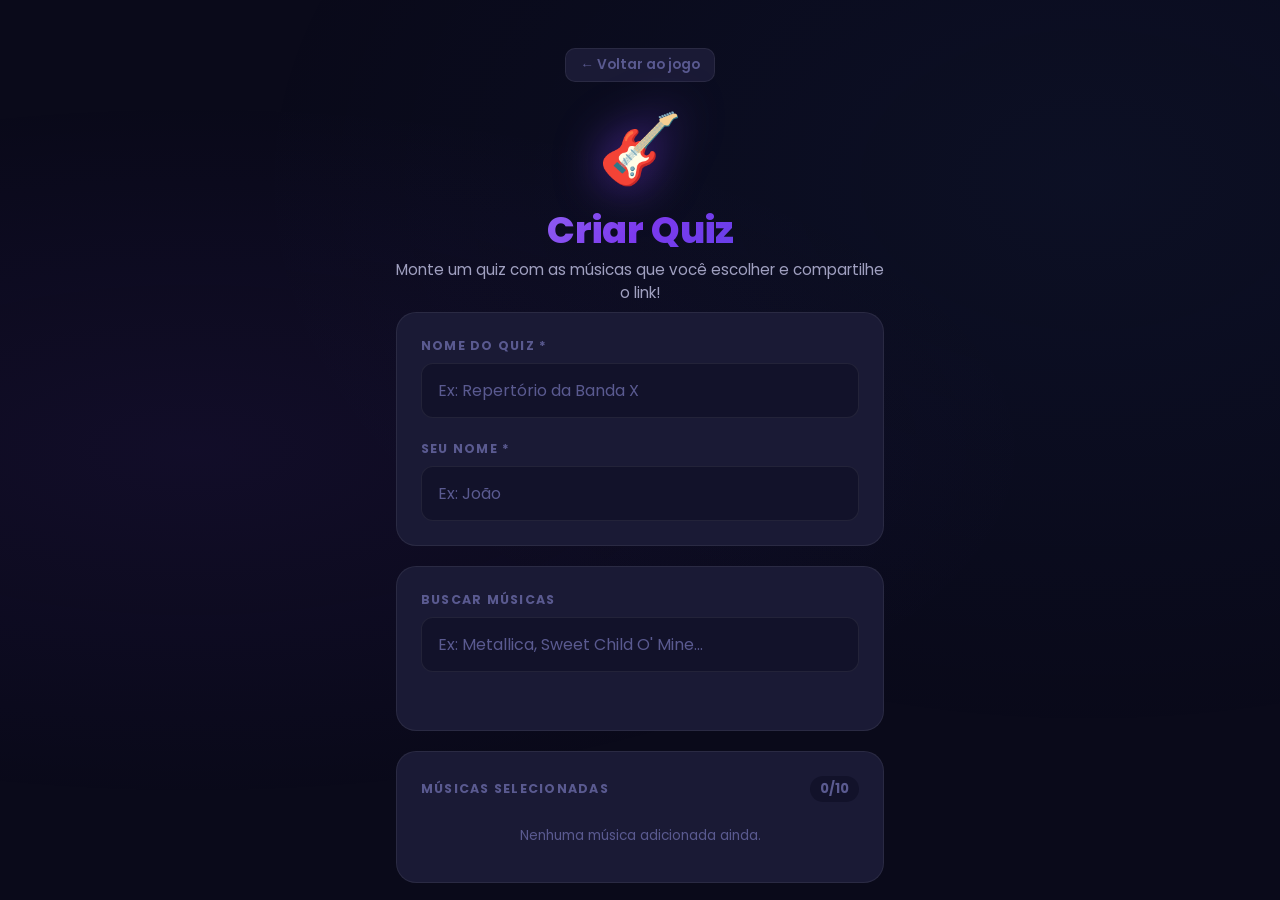
==== src/main/resources/static/criar.html @ c43a6e9d "feat: criar playlists personalizadas" ====
<!DOCTYPE html>
<html lang="pt-BR">
<head>
    <meta charset="UTF-8">
    <meta name="viewport" content="width=device-width, initial-scale=1.0">
    <title>Criar Quiz — Guess The Song 🎵</title>
    <link rel="preconnect" href="https://fonts.googleapis.com">
    <link rel="preconnect" href="https://fonts.gstatic.com" crossorigin>
    <link href="https://fonts.googleapis.com/css2?family=Poppins:wght@300;400;500;600;700;800&display=swap" rel="stylesheet">
    <link rel="stylesheet" href="style.css">
    <link rel="stylesheet" href="criar.css">
</head>
<body>

    <!-- ========== TELA 1: FORMULÁRIO ========== -->
    <div id="screen-create" class="screen active">
        <div class="container">

            <div class="criar-header">
                <a href="/" class="btn-back">← Voltar ao jogo</a>
                <div class="logo-icon">🎸</div>
                <h1 class="title">Criar Quiz</h1>
                <p class="subtitle">Monte um quiz com as músicas que você escolher e compartilhe o link!</p>
            </div>

            <div class="card">
                <label class="input-label">Nome do Quiz *</label>
                <input type="text" id="quiz-name" class="input-field"
                       placeholder="Ex: Repertório da Banda X" maxlength="60" autocomplete="off">

                <label class="input-label mt-4">Seu Nome *</label>
                <input type="text" id="creator-name" class="input-field"
                       placeholder="Ex: João" maxlength="40" autocomplete="off">
            </div>

            <div class="card">
                <label class="input-label">Buscar músicas</label>
                <div class="search-container">
                    <input type="text" id="track-search" class="input-field search-field"
                           placeholder="Ex: Metallica, Sweet Child O' Mine..." maxlength="60" autocomplete="off">
                    <div id="track-search-status" class="search-status"></div>
                </div>

                <!-- Resultados da busca -->
                <div id="search-results" class="criar-results hidden"></div>
            </div>

            <div class="card">
                <div class="criar-tracklist-header">
                    <span class="input-label" style="margin-bottom:0">Músicas selecionadas</span>
                    <span id="track-counter" class="criar-counter">0/10</span>
                </div>
                <div id="track-list" class="criar-tracklist">
                    <p class="criar-empty">Nenhuma música adicionada ainda.</p>
                </div>
            </div>

            <button id="btn-create-quiz" class="btn btn-primary btn-large" disabled>
                🎮 Criar Quiz
            </button>

        </div>
    </div>

    <!-- ========== TELA 2: SUCESSO ========== -->
    <div id="screen-success" class="screen">
        <div class="container center">
            <div class="criar-success-card">
                <div class="criar-success-icon">🎉</div>
                <h2 class="criar-success-title">Quiz criado!</h2>
                <p class="criar-success-sub">Compartilhe o link abaixo com os jogadores</p>

                <div class="criar-link-block">
                    <label class="input-label">Link para jogadores</label>
                    <div class="criar-link-row">
                        <input type="text" id="share-link" class="input-field criar-link-input" readonly>
                        <button class="btn btn-secondary criar-copy-btn" onclick="copyLink('share-link')">Copiar</button>
                    </div>
                    <button class="btn btn-primary btn-large" id="btn-share-quiz" style="margin-top:10px">
                        📤 Compartilhar
                    </button>
                </div>

                <div class="criar-link-block criar-admin-block">
                    <label class="input-label">🔒 Link de edição (guarde este link!)</label>
                    <div class="criar-link-row">
                        <input type="text" id="admin-link" class="input-field criar-link-input" readonly>
                        <button class="btn btn-secondary criar-copy-btn" onclick="copyLink('admin-link')">Copiar</button>
                    </div>
                    <p class="criar-admin-warn">⚠️ Só você terá este link. Sem ele não é possível editar o quiz.</p>
                </div>

                <a href="/" class="btn btn-ghost" style="margin-top:8px">← Voltar ao jogo</a>
            </div>
        </div>
    </div>

    <!-- ========== TELA 3: EDIÇÃO ========== -->
    <div id="screen-edit" class="screen">
        <div class="container">
            <div class="criar-header">
                <a href="/" class="btn-back">← Voltar ao jogo</a>
                <div class="logo-icon">✏️</div>
                <h2 class="title" id="edit-quiz-name">Editar Quiz</h2>
                <p class="subtitle" id="edit-quiz-creator"></p>
            </div>

            <div class="card">
                <label class="input-label">Buscar músicas para adicionar</label>
                <div class="search-container">
                    <input type="text" id="edit-track-search" class="input-field search-field"
                           placeholder="Ex: AC/DC, Bohemian Rhapsody..." maxlength="60" autocomplete="off">
                    <div id="edit-search-status" class="search-status"></div>
                </div>
                <div id="edit-search-results" class="criar-results hidden"></div>
            </div>

            <div class="card">
                <div class="criar-tracklist-header">
                    <span class="input-label" style="margin-bottom:0">Músicas do quiz</span>
                    <span id="edit-track-counter" class="criar-counter">0/10</span>
                </div>
                <div id="edit-track-list" class="criar-tracklist">
                    <p class="criar-empty">Carregando...</p>
                </div>
            </div>

            <div id="edit-save-status" class="search-status" style="text-align:center;margin-bottom:12px"></div>
        </div>
    </div>

    <!-- Toast -->
    <div id="toast" class="toast hidden"></div>

    <script src="criar.js"></script>
</body>
</html>
---- src/main/resources/static/style.css ----
/* ==========================================
   GUESS THE SONG — Estilos Principais
   ========================================== */

:root {
    --bg-primary:      #0a0a1a;
    --bg-secondary:    #12122a;
    --bg-card:         #1a1a35;
    --bg-card-hover:   #22224a;
    --accent:          #7c3aed;
    --accent-dark:     #5b21b6;
    --accent-light:    #a78bfa;
    --accent-glow:     rgba(124, 58, 237, 0.3);
    --text-primary:    #ffffff;
    --text-secondary:  #a0a0c0;
    --text-muted:      #5a5a90;
    --success:         #10b981;
    --success-bg:      rgba(16, 185, 129, 0.15);
    --error:           #ef4444;
    --error-bg:        rgba(239, 68, 68, 0.15);
    --warning:         #f59e0b;
    --border:          rgba(255, 255, 255, 0.07);
    --border-active:   rgba(124, 58, 237, 0.5);
}

/* ==========================================
   RESET & BASE
   ========================================== */

*, *::before, *::after {
    margin: 0;
    padding: 0;
    box-sizing: border-box;
}

body {
    font-family: 'Poppins', sans-serif;
    background: var(--bg-primary);
    color: var(--text-primary);
    min-height: 100vh;
    overflow-x: hidden;
}

/* Gradiente de fundo sutil */
body::before {
    content: '';
    position: fixed;
    inset: 0;
    background:
        radial-gradient(ellipse at 15% 50%, rgba(124, 58, 237, 0.07) 0%, transparent 55%),
        radial-gradient(ellipse at 85% 20%, rgba(59, 130, 246, 0.05) 0%, transparent 55%);
    pointer-events: none;
    z-index: 0;
}

/* ==========================================
   TELAS
   ========================================== */

.screen {
    display: none;
    position: fixed;
    inset: 0;
    overflow-y: auto;
    z-index: 1;
}

.screen.active {
    display: flex;
}

.container {
    width: 100%;
    max-width: 520px;
    margin: 0 auto;
    padding: 20px 16px 48px;
    position: relative;
    z-index: 1;
}

.container.center {
    display: flex;
    flex-direction: column;
    justify-content: center;
    align-items: center;
    min-height: 100vh;
    text-align: center;
}

/* ==========================================
   TELA BOAS-VINDAS
   ========================================== */

.logo-section {
    text-align: center;
    padding: 44px 0 32px;
}

.logo-icon {
    font-size: 68px;
    margin-bottom: 10px;
    filter: drop-shadow(0 0 24px rgba(124, 58, 237, 0.7));
    animation: float 3s ease-in-out infinite;
    display: block;
}

@keyframes float {
    0%, 100% { transform: translateY(0px); }
    50%       { transform: translateY(-10px); }
}

.title {
    font-size: 2.3rem;
    font-weight: 800;
    background: linear-gradient(135deg, #a78bfa 0%, #7c3aed 50%, #4f46e5 100%);
    -webkit-background-clip: text;
    -webkit-text-fill-color: transparent;
    background-clip: text;
    line-height: 1.1;
    margin-bottom: 8px;
}

.subtitle {
    font-size: 0.95rem;
    color: var(--text-secondary);
}

/* Badge "Quiz Personalizado" */
.custom-quiz-badge {
    display: inline-block;
    background: rgba(124, 58, 237, 0.18);
    color: var(--accent-light);
    font-size: 0.72rem;
    font-weight: 700;
    text-transform: uppercase;
    letter-spacing: 0.08em;
    padding: 4px 12px;
    border-radius: 20px;
    margin-bottom: 10px;
    border: 1px solid rgba(124, 58, 237, 0.3);
}

/* ==========================================
   CARD
   ========================================== */

.card {
    background: var(--bg-card);
    border: 1px solid var(--border);
    border-radius: 20px;
    padding: 24px;
    margin-bottom: 20px;
}

/* ==========================================
   INPUT
   ========================================== */

.input-label {
    display: block;
    font-size: 0.78rem;
    font-weight: 700;
    color: var(--text-muted);
    text-transform: uppercase;
    letter-spacing: 0.1em;
    margin-bottom: 8px;
}

.input-label.mt-4 { margin-top: 22px; }

/* ==========================================
   BUSCA LIVRE
   ========================================== */

.search-container {
    position: relative;
}

.search-field {
    padding-right: 16px;
}

.search-status {
    font-size: 0.78rem;
    color: var(--text-secondary);
    margin-top: 6px;
    min-height: 18px;
    padding-left: 2px;
    transition: opacity 0.2s;
}

.genre-divider {
    display: flex;
    align-items: center;
    gap: 10px;
    margin: 18px 0 10px;
    color: var(--text-muted);
    font-size: 0.75rem;
    text-transform: uppercase;
    letter-spacing: 0.08em;
}

.genre-divider::before,
.genre-divider::after {
    content: '';
    flex: 1;
    height: 1px;
    background: var(--border);
}

.input-field {
    width: 100%;
    background: var(--bg-secondary);
    border: 1px solid var(--border);
    border-radius: 12px;
    padding: 14px 16px;
    font-family: 'Poppins', sans-serif;
    font-size: 1rem;
    color: var(--text-primary);
    outline: none;
    transition: border-color 0.2s, box-shadow 0.2s;
}

.input-field:focus {
    border-color: var(--accent);
    box-shadow: 0 0 0 3px var(--accent-glow);
}

.input-field::placeholder { color: var(--text-muted); }

/* ==========================================
   GRID DE GÊNEROS
   ========================================== */

.genre-grid {
    display: grid;
    grid-template-columns: repeat(2, 1fr);
    gap: 8px;
    margin-top: 4px;
}

.genre-card {
    background: var(--bg-secondary);
    border: 2px solid var(--border);
    border-radius: 12px;
    padding: 10px 12px;
    cursor: pointer;
    transition: all 0.18s ease;
    display: flex;
    align-items: center;
    gap: 8px;
    font-size: 0.82rem;
    font-weight: 500;
    color: var(--text-secondary);
    user-select: none;
    touch-action: manipulation;
    -webkit-tap-highlight-color: transparent;
}

.genre-card:hover {
    background: var(--bg-card-hover);
    border-color: var(--border-active);
    color: var(--text-primary);
    transform: translateY(-1px);
}

.genre-card.selected {
    background: rgba(124, 58, 237, 0.18);
    border-color: var(--accent);
    color: var(--text-primary);
    box-shadow: 0 0 12px var(--accent-glow);
}

.genre-icon { font-size: 1.15rem; flex-shrink: 0; }

/* ==========================================
   BOTÕES
   ========================================== */

.btn {
    display: inline-flex;
    align-items: center;
    justify-content: center;
    gap: 8px;
    border: none;
    border-radius: 14px;
    font-family: 'Poppins', sans-serif;
    font-weight: 600;
    font-size: 1rem;
    cursor: pointer;
    transition: all 0.2s ease;
    text-decoration: none;
    padding: 14px 28px;
    touch-action: manipulation;
    -webkit-tap-highlight-color: transparent;
}

.btn:disabled {
    opacity: 0.35;
    cursor: not-allowed;
    transform: none !important;
    box-shadow: none !important;
}

.btn-primary {
    background: linear-gradient(135deg, var(--accent), var(--accent-dark));
    color: #fff;
    box-shadow: 0 4px 18px rgba(124, 58, 237, 0.4);
}

.btn-primary:hover:not(:disabled) {
    transform: translateY(-2px);
    box-shadow: 0 6px 28px rgba(124, 58, 237, 0.55);
}

.btn-primary:active:not(:disabled) { transform: translateY(0); }

.btn-secondary {
    background: var(--bg-card);
    color: var(--text-primary);
    border: 1px solid var(--border);
}

.btn-secondary:hover:not(:disabled) {
    background: var(--bg-card-hover);
    border-color: var(--border-active);
}

.btn-large {
    width: 100%;
    padding: 16px;
    font-size: 1.05rem;
    border-radius: 16px;
}

/* ==========================================
   TELA DE LOADING
   ========================================== */

.loader {
    width: 56px;
    height: 56px;
    border: 4px solid var(--border);
    border-top-color: var(--accent);
    border-radius: 50%;
    animation: spin 0.7s linear infinite;
    margin-bottom: 20px;
}

@keyframes spin { to { transform: rotate(360deg); } }

.loading-text {
    font-size: 1.05rem;
    font-weight: 600;
    color: var(--text-primary);
    margin-bottom: 6px;
}

.loading-sub {
    font-size: 0.85rem;
    color: var(--text-muted);
}

/* ==========================================
   QUIZ — HEADER
   ========================================== */

.quiz-header {
    display: flex;
    justify-content: space-between;
    align-items: center;
    padding: 16px 0 10px;
}

.player-info {
    display: flex;
    align-items: center;
    gap: 10px;
}

.player-name-display {
    font-weight: 600;
    font-size: 0.9rem;
    max-width: 110px;
    overflow: hidden;
    text-overflow: ellipsis;
    white-space: nowrap;
}

.score-display {
    display: flex;
    align-items: center;
    gap: 4px;
    background: rgba(124, 58, 237, 0.18);
    border: 1px solid var(--border-active);
    border-radius: 20px;
    padding: 4px 12px;
    font-weight: 700;
    font-size: 0.88rem;
    color: var(--accent-light);
}

.progress-info {
    font-size: 0.95rem;
    font-weight: 600;
    color: var(--text-secondary);
}

.progress-separator {
    color: var(--text-muted);
    margin: 0 2px;
}

/* Barra de progresso */
.progress-bar-container {
    height: 5px;
    background: var(--bg-card);
    border-radius: 10px;
    overflow: hidden;
    margin-bottom: 18px;
}

.progress-bar {
    height: 100%;
    background: linear-gradient(90deg, var(--accent), var(--accent-light));
    border-radius: 10px;
    transition: width 0.5s ease;
}

/* ==========================================
   TIMER CIRCULAR
   ========================================== */

.timer-section {
    display: flex;
    justify-content: center;
    margin-bottom: 14px;
}

.timer-ring {
    position: relative;
    display: inline-flex;
    align-items: center;
    justify-content: center;
}

.timer-bg {
    fill: none;
    stroke: var(--bg-card);
    stroke-width: 8;
}

.timer-progress {
    fill: none;
    stroke: var(--accent);
    stroke-width: 8;
    stroke-linecap: round;
    stroke-dasharray: 283;
    stroke-dashoffset: 0;
    transform-origin: 50px 50px;
    transform: rotate(-90deg);
    transition: stroke-dashoffset 1s linear, stroke 0.5s ease;
}

.timer-number {
    position: absolute;
    font-size: 1.5rem;
    font-weight: 800;
    color: var(--text-primary);
    transition: color 0.3s;
}

/* ==========================================
   PLAYER DE ÁUDIO
   ========================================== */

.audio-card {
    background: var(--bg-card);
    border: 1px solid var(--border);
    border-radius: 18px;
    padding: 16px 18px;
    display: flex;
    align-items: center;
    gap: 14px;
    margin-bottom: 14px;
}

.audio-icon { font-size: 1.9rem; flex-shrink: 0; }

.audio-info { flex: 1; min-width: 0; }

.audio-title {
    font-size: 0.82rem;
    font-weight: 600;
    color: var(--text-secondary);
    margin-bottom: 8px;
    text-transform: uppercase;
    letter-spacing: 0.05em;
}

.audio-bars {
    display: flex;
    align-items: flex-end;
    gap: 3px;
    height: 22px;
}

.audio-bars span {
    width: 4px;
    border-radius: 4px;
    background: var(--accent);
    opacity: 0.4;
    height: 4px;
    transition: height 0.15s;
}

.audio-bars.playing span {
    opacity: 0.9;
    animation: bar-dance 0.6s ease-in-out infinite alternate;
}

.audio-bars.playing span:nth-child(1)  { animation-delay: 0.00s; }
.audio-bars.playing span:nth-child(2)  { animation-delay: 0.08s; }
.audio-bars.playing span:nth-child(3)  { animation-delay: 0.16s; }
.audio-bars.playing span:nth-child(4)  { animation-delay: 0.24s; }
.audio-bars.playing span:nth-child(5)  { animation-delay: 0.10s; }
.audio-bars.playing span:nth-child(6)  { animation-delay: 0.18s; }
.audio-bars.playing span:nth-child(7)  { animation-delay: 0.04s; }
.audio-bars.playing span:nth-child(8)  { animation-delay: 0.28s; }
.audio-bars.playing span:nth-child(9)  { animation-delay: 0.12s; }
.audio-bars.playing span:nth-child(10) { animation-delay: 0.20s; }

@keyframes bar-dance {
    from { height: 3px; }
    to   { height: 20px; }
}

.btn-audio {
    width: 46px;
    height: 46px;
    border-radius: 50%;
    background: var(--accent);
    border: none;
    color: #fff;
    font-size: 1rem;
    cursor: pointer;
    display: flex;
    align-items: center;
    justify-content: center;
    flex-shrink: 0;
    transition: all 0.2s;
    box-shadow: 0 0 16px var(--accent-glow);
}

.btn-audio:hover { background: var(--accent-dark); transform: scale(1.06); }

/* Pulsa quando autoplay é bloqueado — avisa o usuário para clicar */
.btn-audio.pulse-play {
    animation: pulse-attention 1.2s ease-in-out infinite;
}

@keyframes pulse-attention {
    0%   { box-shadow: 0 0 0 0 rgba(124, 58, 237, 0.7); }
    70%  { box-shadow: 0 0 0 14px rgba(124, 58, 237, 0); }
    100% { box-shadow: 0 0 0 0 rgba(124, 58, 237, 0); }
}

/* ==========================================
   PERGUNTA E OPÇÕES
   ========================================== */

.question-text {
    text-align: center;
    font-size: 0.92rem;
    font-weight: 600;
    color: var(--text-secondary);
    margin-bottom: 14px;
}

.options-grid {
    display: flex;
    flex-direction: column;
    gap: 9px;
}

.option-btn {
    width: 100%;
    background: var(--bg-card);
    border: 2px solid var(--border);
    border-radius: 14px;
    padding: 14px 18px;
    font-family: 'Poppins', sans-serif;
    font-size: 0.88rem;
    font-weight: 500;
    color: var(--text-primary);
    text-align: left;
    cursor: pointer;
    transition: all 0.18s ease;
    display: flex;
    align-items: center;
    gap: 12px;
    line-height: 1.4;
    touch-action: manipulation;
    -webkit-tap-highlight-color: transparent;
}

.option-btn:hover:not(:disabled) {
    background: var(--bg-card-hover);
    border-color: var(--border-active);
    transform: translateX(4px);
}

.option-letter {
    width: 30px;
    height: 30px;
    min-width: 30px;
    border-radius: 8px;
    background: var(--bg-secondary);
    display: flex;
    align-items: center;
    justify-content: center;
    font-weight: 700;
    font-size: 0.82rem;
    color: var(--text-secondary);
    transition: all 0.18s;
}

.option-btn:hover:not(:disabled) .option-letter {
    background: var(--accent);
    color: #fff;
}

.option-btn.correct {
    background: var(--success-bg);
    border-color: var(--success);
    color: var(--success);
}

.option-btn.correct .option-letter {
    background: var(--success);
    color: #fff;
}

.option-btn.wrong {
    background: var(--error-bg);
    border-color: var(--error);
    color: var(--error);
}

.option-btn.wrong .option-letter {
    background: var(--error);
    color: #fff;
}

.option-btn:disabled { cursor: not-allowed; }

/* ==========================================
   OVERLAY DE FEEDBACK
   ========================================== */

.feedback-overlay {
    position: fixed;
    inset: 0;
    background: rgba(8, 8, 20, 0.88);
    display: flex;
    align-items: center;
    justify-content: center;
    z-index: 200;
    backdrop-filter: blur(6px);
    animation: fadeIn 0.2s ease;
}

.feedback-overlay.hidden { display: none; }

.feedback-content {
    text-align: center;
    animation: popIn 0.3s cubic-bezier(0.34, 1.56, 0.64, 1);
    padding: 0 24px;
}

.feedback-icon {
    width: 96px;
    height: 96px;
    border-radius: 50%;
    display: flex;
    align-items: center;
    justify-content: center;
    font-size: 2.8rem;
    margin: 0 auto 18px;
    border: 3px solid;
}

.feedback-icon.success {
    background: var(--success-bg);
    border-color: var(--success);
    color: var(--success);
}

.feedback-icon.error {
    background: var(--error-bg);
    border-color: var(--error);
    color: var(--error);
}

.feedback-text {
    font-size: 1.9rem;
    font-weight: 800;
    margin-bottom: 8px;
}

.feedback-text.success { color: var(--success); }
.feedback-text.error   { color: var(--error); }

.feedback-answer {
    font-size: 0.88rem;
    color: var(--text-secondary);
    max-width: 300px;
    line-height: 1.5;
}

/* ==========================================
   TELA DE RESULTADOS
   ========================================== */

.results-card {
    background: var(--bg-card);
    border: 1px solid var(--border);
    border-radius: 24px;
    padding: 40px 28px;
    text-align: center;
    width: 100%;
    max-width: 400px;
    animation: popIn 0.4s cubic-bezier(0.34, 1.56, 0.64, 1);
}

.results-trophy {
    font-size: 5rem;
    margin-bottom: 14px;
    filter: drop-shadow(0 0 20px rgba(245, 158, 11, 0.55));
    animation: float 3s ease-in-out infinite;
    display: block;
}

.results-title {
    font-size: 1.3rem;
    font-weight: 700;
    margin-bottom: 22px;
}

.score-big {
    font-size: 3.8rem;
    font-weight: 800;
    background: linear-gradient(135deg, var(--accent-light), var(--accent));
    -webkit-background-clip: text;
    -webkit-text-fill-color: transparent;
    background-clip: text;
    line-height: 1;
    margin-bottom: 4px;
}

.score-label {
    font-size: 0.85rem;
    color: var(--text-muted);
    margin-bottom: 26px;
}

.results-stats {
    display: flex;
    background: var(--bg-secondary);
    border-radius: 14px;
    padding: 14px;
    margin-bottom: 18px;
}

.stat-item {
    flex: 1;
    display: flex;
    flex-direction: column;
    align-items: center;
    gap: 4px;
}

.stat-number {
    font-size: 1.5rem;
    font-weight: 700;
}

.stat-label {
    font-size: 0.72rem;
    color: var(--text-muted);
    text-transform: uppercase;
    letter-spacing: 0.08em;
}

.stat-divider {
    width: 1px;
    background: var(--border);
    margin: 0 6px;
    align-self: stretch;
}

.results-message {
    font-size: 0.95rem;
    color: var(--text-secondary);
    font-style: italic;
    margin-bottom: 26px;
    padding: 12px 16px;
    background: var(--bg-secondary);
    border-radius: 12px;
    line-height: 1.5;
}

/* Revisão questão a questão */
.results-review {
    width: 100%;
    margin-top: 28px;
    text-align: left;
}

.review-title {
    font-size: 0.78rem;
    font-weight: 700;
    text-transform: uppercase;
    letter-spacing: 0.08em;
    color: var(--text-muted);
    margin-bottom: 10px;
    text-align: center;
}

.review-item {
    background: var(--bg-secondary);
    border-radius: 12px;
    padding: 11px 14px;
    margin-bottom: 7px;
    display: flex;
    flex-direction: column;
    gap: 3px;
    border-left: 3px solid transparent;
}

.review-item--hit  { border-left-color: #4ade80; }
.review-item--miss { border-left-color: var(--error); }

.review-row {
    display: flex;
    align-items: center;
    justify-content: space-between;
    margin-bottom: 2px;
}

.review-num {
    font-size: 0.7rem;
    font-weight: 700;
    color: var(--text-muted);
    text-transform: uppercase;
    letter-spacing: 0.06em;
}

.review-badge {
    font-size: 0.7rem;
    font-weight: 700;
    padding: 2px 8px;
    border-radius: 20px;
}

.review-badge--hit  { background: rgba(74,222,128,0.15); color: #4ade80; }
.review-badge--miss { background: rgba(239,68,68,0.15);  color: #f87171; }

.review-song {
    font-size: 0.88rem;
    font-weight: 600;
    color: var(--text-primary);
    line-height: 1.3;
}

.review-selected {
    font-size: 0.78rem;
    color: var(--text-muted);
}

.results-buttons {
    display: flex;
    flex-direction: column;
    gap: 10px;
}

.btn-share {
    background: linear-gradient(135deg, #059669, #047857);
    color: #fff;
    box-shadow: 0 4px 15px rgba(5, 150, 105, 0.35);
    padding: 14px 28px;
    border-radius: 14px;
    font-family: 'Poppins', sans-serif;
    font-weight: 600;
    font-size: 1rem;
    cursor: pointer;
    border: none;
    transition: all 0.2s;
    display: inline-flex;
    align-items: center;
    justify-content: center;
    gap: 8px;
}

.btn-share:hover {
    transform: translateY(-2px);
    box-shadow: 0 6px 22px rgba(5, 150, 105, 0.5);
}

.btn-ghost {
    background: transparent;
    color: var(--text-muted);
    border: 1px solid var(--border);
    padding: 14px 28px;
    border-radius: 14px;
    font-family: 'Poppins', sans-serif;
    font-weight: 500;
    font-size: 0.9rem;
    cursor: pointer;
    transition: all 0.2s;
    display: inline-flex;
    align-items: center;
    justify-content: center;
    gap: 8px;
}

.btn-ghost:hover {
    color: var(--text-primary);
    border-color: var(--border-active);
}

/* ==========================================
   ANIMAÇÕES
   ========================================== */

@keyframes fadeIn {
    from { opacity: 0; }
    to   { opacity: 1; }
}

@keyframes popIn {
    from { transform: scale(0.6); opacity: 0; }
    to   { transform: scale(1);   opacity: 1; }
}

/* ==========================================
   RANKING
   ========================================== */

.ranking-header {
    display: flex;
    align-items: center;
    gap: 12px;
    padding: 20px 0 24px;
}

.btn-back {
    background: var(--bg-card);
    border: 1px solid var(--border);
    border-radius: 10px;
    padding: 8px 14px;
    color: var(--text-secondary);
    font-family: 'Poppins', sans-serif;
    font-size: 0.85rem;
    font-weight: 600;
    cursor: pointer;
    transition: all 0.2s;
    white-space: nowrap;
}

.btn-back:hover {
    background: var(--bg-card-hover);
    color: var(--text-primary);
}

.ranking-title {
    font-size: 1.3rem;
    font-weight: 700;
    flex: 1;
    text-align: center;
}

.ranking-loading {
    display: flex;
    flex-direction: column;
    align-items: center;
    gap: 12px;
    padding: 40px 0;
    color: var(--text-secondary);
}

.ranking-loading.hidden { display: none; }

.ranking-list {
    display: flex;
    flex-direction: column;
    gap: 8px;
}

.ranking-item {
    background: var(--bg-card);
    border: 1px solid var(--border);
    border-radius: 14px;
    padding: 14px 16px;
    display: flex;
    align-items: center;
    gap: 12px;
    transition: background 0.15s;
}

.ranking-item--me {
    background: rgba(124, 58, 237, 0.15);
    border-color: var(--accent);
    box-shadow: 0 0 12px var(--accent-glow);
}

.rank-medal {
    font-size: 1.5rem;
    min-width: 32px;
    text-align: center;
    flex-shrink: 0;
}

.rank-num {
    display: inline-flex;
    align-items: center;
    justify-content: center;
    width: 26px;
    height: 26px;
    border-radius: 8px;
    background: var(--bg-secondary);
    font-size: 0.8rem;
    font-weight: 700;
    color: var(--text-muted);
}

.rank-info {
    flex: 1;
    min-width: 0;
    display: flex;
    flex-direction: column;
    gap: 2px;
}

.rank-name {
    font-weight: 700;
    font-size: 0.95rem;
    white-space: nowrap;
    overflow: hidden;
    text-overflow: ellipsis;
}

.rank-genre {
    font-size: 0.75rem;
    color: var(--text-muted);
}

.rank-right {
    display: flex;
    flex-direction: column;
    align-items: flex-end;
    gap: 2px;
    flex-shrink: 0;
}

.rank-score {
    font-size: 1.1rem;
    font-weight: 800;
    color: var(--accent-light);
}

.rank-correct {
    font-size: 0.72rem;
    color: var(--text-muted);
}

.ranking-empty {
    text-align: center;
    color: var(--text-secondary);
    padding: 48px 0;
    font-size: 0.95rem;
}

/* ==========================================
   TOAST
   ========================================== */

.toast {
    position: fixed;
    bottom: 24px;
    left: 50%;
    transform: translateX(-50%) translateY(20px);
    background: var(--bg-card);
    border: 1px solid var(--border-active);
    border-radius: 12px;
    padding: 12px 20px;
    font-size: 0.9rem;
    font-weight: 600;
    color: var(--text-primary);
    box-shadow: 0 8px 30px rgba(0,0,0,0.4);
    z-index: 500;
    opacity: 0;
    transition: opacity 0.3s ease, transform 0.3s ease;
    pointer-events: none;
    white-space: nowrap;
}

.toast.hidden  { display: none; }
.toast.visible {
    opacity: 1;
    transform: translateX(-50%) translateY(0);
}

/* ==========================================
   GOOGLE ADSENSE
   ========================================== */

.ad-container {
    margin-top: 20px;
    border-radius: 12px;
    overflow: hidden;
    /* Garante que a área mínima apareça mesmo antes do ad carregar */
    min-height: 90px;
}

.ad-label {
    font-size: 0.65rem;
    color: var(--text-muted);
    text-transform: uppercase;
    letter-spacing: 0.08em;
    margin-bottom: 4px;
    text-align: center;
}

/* Versão menor para dentro do quiz — não interfere no gameplay */
.ad-container--quiz {
    margin-top: 16px;
    min-height: 60px;
    opacity: 0.85;
}

/* ==========================================
   MINI RANKING — TELA INICIAL
   ========================================== */

.welcome-ranking {
    background: var(--bg-card);
    border: 1px solid var(--border);
    border-radius: 16px;
    padding: 16px;
    margin-bottom: 20px;
}

.welcome-ranking-header {
    display: flex;
    justify-content: space-between;
    align-items: center;
    margin-bottom: 12px;
    font-weight: 700;
    font-size: 0.9rem;
}

.btn-see-all {
    background: none;
    border: none;
    color: var(--accent-light);
    font-family: 'Poppins', sans-serif;
    font-size: 0.78rem;
    font-weight: 600;
    cursor: pointer;
    padding: 0;
}

.btn-see-all:hover { text-decoration: underline; }

.welcome-ranking-list {
    display: flex;
    flex-direction: column;
    gap: 6px;
}

.welcome-ranking-loading {
    display: flex;
    justify-content: center;
    padding: 12px 0;
}

.loader-sm {
    width: 28px;
    height: 28px;
    border: 3px solid var(--border);
    border-top-color: var(--accent);
    border-radius: 50%;
    animation: spin 0.7s linear infinite;
}

.welcome-rank-item {
    display: flex;
    align-items: center;
    gap: 10px;
    padding: 8px 10px;
    background: var(--bg-secondary);
    border-radius: 10px;
    font-size: 0.82rem;
}

.welcome-rank-pos {
    font-size: 1rem;
    min-width: 24px;
    text-align: center;
}

.welcome-rank-name {
    flex: 1;
    font-weight: 600;
    white-space: nowrap;
    overflow: hidden;
    text-overflow: ellipsis;
}

.welcome-rank-genre {
    font-size: 0.72rem;
    color: var(--text-muted);
    white-space: nowrap;
}

.welcome-rank-score {
    font-weight: 700;
    color: var(--accent-light);
    white-space: nowrap;
}

/* ==========================================
   MODAL DE COMPARTILHAMENTO
   ========================================== */

.share-modal {
    position: fixed;
    inset: 0;
    z-index: 300;
    display: flex;
    align-items: center;
    justify-content: center;
    padding: 16px;
}

.share-modal.hidden { display: none; }

.share-modal-backdrop {
    position: absolute;
    inset: 0;
    background: rgba(0, 0, 0, 0.75);
    backdrop-filter: blur(4px);
}

.share-modal-content {
    position: relative;
    z-index: 1;
    width: 100%;
    max-width: 360px;
    display: flex;
    flex-direction: column;
    gap: 14px;
    animation: popIn 0.3s cubic-bezier(0.34, 1.56, 0.64, 1);
}

.share-card {
    background: linear-gradient(135deg, #1a0a35 0%, #12122a 50%, #0a1a35 100%);
    border: 1px solid rgba(124, 58, 237, 0.4);
    border-radius: 20px;
    padding: 28px 24px;
    text-align: center;
    box-shadow: 0 0 40px rgba(124, 58, 237, 0.25);
}

.share-card-logo {
    font-size: 0.78rem;
    font-weight: 700;
    color: var(--accent-light);
    text-transform: uppercase;
    letter-spacing: 0.12em;
    margin-bottom: 16px;
}

.share-card-trophy {
    font-size: 4rem;
    margin-bottom: 8px;
    filter: drop-shadow(0 0 16px rgba(245, 158, 11, 0.6));
}

.share-card-name {
    font-size: 1.1rem;
    font-weight: 700;
    margin-bottom: 14px;
}

.share-card-score {
    font-size: 3.5rem;
    font-weight: 800;
    background: linear-gradient(135deg, var(--accent-light), var(--accent));
    -webkit-background-clip: text;
    -webkit-text-fill-color: transparent;
    background-clip: text;
    line-height: 1;
}

.share-card-label {
    font-size: 0.78rem;
    color: var(--text-muted);
    margin-bottom: 20px;
}

.share-card-stats {
    display: flex;
    justify-content: center;
    gap: 24px;
    background: rgba(255,255,255,0.05);
    border-radius: 12px;
    padding: 12px;
    margin-bottom: 16px;
}

.share-stat {
    display: flex;
    flex-direction: column;
    align-items: center;
    gap: 2px;
}

.share-stat-val {
    font-size: 1.1rem;
    font-weight: 700;
}

.share-stat-lbl {
    font-size: 0.68rem;
    color: var(--text-muted);
    text-transform: uppercase;
    letter-spacing: 0.06em;
}

.share-card-url {
    font-size: 0.72rem;
    color: var(--text-muted);
    font-style: italic;
}

.share-actions {
    display: flex;
    flex-direction: column;
    gap: 8px;
}

/* ==========================================
   RESPONSIVO
   ========================================== */

@media (max-width: 380px) {
    .title      { font-size: 1.9rem; }
    .score-big  { font-size: 3rem; }
    .genre-grid { grid-template-columns: 1fr 1fr; }
    .option-btn { font-size: 0.82rem; padding: 12px 14px; }
}
---- src/main/resources/static/criar.css ----
/* ==========================================
   CRIAR QUIZ — Estilos específicos
   ========================================== */

.criar-header {
    text-align: center;
    padding: 28px 0 8px;
}

.criar-header .btn-back {
    display: inline-block;
    margin-bottom: 16px;
    font-size: 0.85rem;
    color: var(--text-muted);
    text-decoration: none;
    background: var(--bg-card);
    border: 1px solid var(--border);
    border-radius: 10px;
    padding: 6px 14px;
    transition: all 0.2s;
    touch-action: manipulation;
    -webkit-tap-highlight-color: transparent;
}

.criar-header .btn-back:hover { color: var(--text-primary); border-color: var(--border-active); }

/* Contador de tracks */
.criar-tracklist-header {
    display: flex;
    align-items: center;
    justify-content: space-between;
    margin-bottom: 12px;
}

.criar-counter {
    font-size: 0.82rem;
    font-weight: 700;
    color: var(--text-muted);
    background: var(--bg-secondary);
    padding: 3px 10px;
    border-radius: 20px;
}

.criar-counter--full {
    background: rgba(74, 222, 128, 0.15);
    color: #4ade80;
}

/* Lista de tracks selecionadas */
.criar-tracklist {
    display: flex;
    flex-direction: column;
    gap: 6px;
    min-height: 40px;
}

.criar-empty {
    font-size: 0.85rem;
    color: var(--text-muted);
    text-align: center;
    padding: 12px 0;
}

.criar-track-item {
    display: flex;
    align-items: center;
    justify-content: space-between;
    background: var(--bg-secondary);
    border-radius: 10px;
    padding: 10px 12px;
    gap: 10px;
}

.criar-track-info {
    display: flex;
    flex-direction: column;
    gap: 2px;
    flex: 1;
    min-width: 0;
}

.criar-track-title {
    font-size: 0.88rem;
    font-weight: 600;
    color: var(--text-primary);
    white-space: nowrap;
    overflow: hidden;
    text-overflow: ellipsis;
}

.criar-track-artist {
    font-size: 0.75rem;
    color: var(--text-muted);
    white-space: nowrap;
    overflow: hidden;
    text-overflow: ellipsis;
}

.criar-remove-btn {
    background: rgba(239, 68, 68, 0.12);
    border: none;
    color: #f87171;
    border-radius: 8px;
    width: 30px;
    height: 30px;
    font-size: 0.9rem;
    cursor: pointer;
    flex-shrink: 0;
    display: flex;
    align-items: center;
    justify-content: center;
    touch-action: manipulation;
    -webkit-tap-highlight-color: transparent;
}

.criar-remove-btn:hover { background: rgba(239, 68, 68, 0.25); }

/* Resultados de busca */
.criar-results {
    display: flex;
    flex-direction: column;
    gap: 6px;
    margin-top: 10px;
    max-height: 280px;
    overflow-y: auto;
}

.criar-result-item {
    display: flex;
    align-items: center;
    justify-content: space-between;
    background: var(--bg-secondary);
    border-radius: 10px;
    padding: 10px 12px;
    gap: 10px;
}

.criar-result-info {
    display: flex;
    flex-direction: column;
    gap: 2px;
    flex: 1;
    min-width: 0;
}

.criar-result-title {
    font-size: 0.88rem;
    font-weight: 600;
    color: var(--text-primary);
    white-space: nowrap;
    overflow: hidden;
    text-overflow: ellipsis;
}

.criar-result-artist {
    font-size: 0.75rem;
    color: var(--text-muted);
}

.criar-add-btn {
    background: rgba(124, 58, 237, 0.15);
    border: none;
    color: var(--accent-light);
    border-radius: 8px;
    width: 30px;
    height: 30px;
    font-size: 1.1rem;
    font-weight: 700;
    cursor: pointer;
    flex-shrink: 0;
    display: flex;
    align-items: center;
    justify-content: center;
    touch-action: manipulation;
    -webkit-tap-highlight-color: transparent;
}

.criar-add-btn:hover { background: rgba(124, 58, 237, 0.3); }

/* Tela de sucesso */
.criar-success-card {
    background: var(--bg-card);
    border: 1px solid var(--border);
    border-radius: 24px;
    padding: 36px 24px;
    text-align: center;
    width: 100%;
    max-width: 420px;
    display: flex;
    flex-direction: column;
    align-items: center;
    gap: 6px;
    animation: popIn 0.4s cubic-bezier(0.34, 1.56, 0.64, 1);
}

.criar-success-icon { font-size: 3.5rem; margin-bottom: 4px; }
.criar-success-title { font-size: 1.5rem; font-weight: 800; margin: 0; }
.criar-success-sub { font-size: 0.9rem; color: var(--text-secondary); margin-bottom: 10px; }

.criar-link-block {
    width: 100%;
    text-align: left;
    margin-top: 12px;
}

.criar-link-row {
    display: flex;
    gap: 8px;
    align-items: center;
}

.criar-link-input { flex: 1; font-size: 0.78rem; padding: 10px 12px; }

.criar-copy-btn {
    flex-shrink: 0;
    padding: 10px 14px;
    font-size: 0.82rem;
    touch-action: manipulation;
    -webkit-tap-highlight-color: transparent;
}

.criar-admin-block { margin-top: 16px; }

.criar-admin-warn {
    font-size: 0.75rem;
    color: #f59e0b;
    margin-top: 6px;
    line-height: 1.4;
}
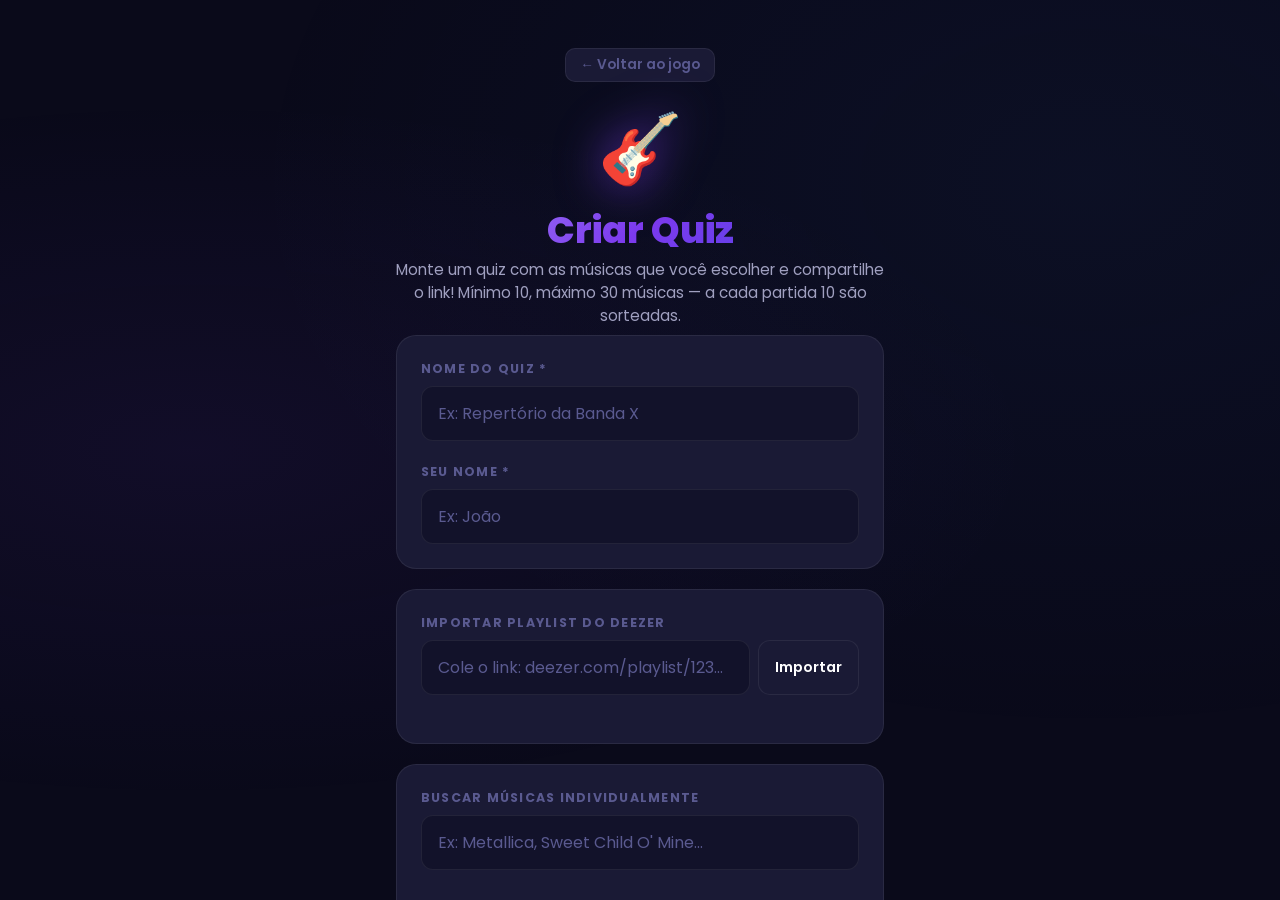
==== commit fc45a751: "feat: melhorar criar playlist" ====
--- a/src/main/resources/static/criar.html
+++ b/src/main/resources/static/criar.html
@@ -7,8 +7,8 @@
     <link rel="preconnect" href="https://fonts.googleapis.com">
     <link rel="preconnect" href="https://fonts.gstatic.com" crossorigin>
     <link href="https://fonts.googleapis.com/css2?family=Poppins:wght@300;400;500;600;700;800&display=swap" rel="stylesheet">
-    <link rel="stylesheet" href="style.css">
-    <link rel="stylesheet" href="criar.css">
+    <link rel="stylesheet" href="music/css/style.css">
+    <link rel="stylesheet" href="music/css/criar.css">
 </head>
 <body>
 
@@ -20,7 +20,7 @@
                 <a href="/" class="btn-back">← Voltar ao jogo</a>
                 <div class="logo-icon">🎸</div>
                 <h1 class="title">Criar Quiz</h1>
-                <p class="subtitle">Monte um quiz com as músicas que você escolher e compartilhe o link!</p>
+                <p class="subtitle">Monte um quiz com as músicas que você escolher e compartilhe o link! Mínimo 10, máximo 30 músicas — a cada partida 10 são sorteadas.</p>
             </div>
 
             <div class="card">
@@ -34,21 +34,29 @@
             </div>
 
             <div class="card">
-                <label class="input-label">Buscar músicas</label>
+                <label class="input-label">Importar playlist do Deezer</label>
+                <div class="criar-import-row">
+                    <input type="text" id="deezer-playlist-url" class="input-field"
+                           placeholder="Cole o link: deezer.com/playlist/123..." autocomplete="off">
+                    <button class="btn btn-secondary" id="btn-import-playlist">Importar</button>
+                </div>
+                <div id="import-status" class="search-status"></div>
+            </div>
+
+            <div class="card">
+                <label class="input-label">Buscar músicas individualmente</label>
                 <div class="search-container">
                     <input type="text" id="track-search" class="input-field search-field"
                            placeholder="Ex: Metallica, Sweet Child O' Mine..." maxlength="60" autocomplete="off">
                     <div id="track-search-status" class="search-status"></div>
                 </div>
-
-                <!-- Resultados da busca -->
                 <div id="search-results" class="criar-results hidden"></div>
             </div>
 
             <div class="card">
                 <div class="criar-tracklist-header">
                     <span class="input-label" style="margin-bottom:0">Músicas selecionadas</span>
-                    <span id="track-counter" class="criar-counter">0/10</span>
+                    <span id="track-counter" class="criar-counter">0/30</span>
                 </div>
                 <div id="track-list" class="criar-tracklist">
                     <p class="criar-empty">Nenhuma música adicionada ainda.</p>
@@ -118,7 +126,7 @@
             <div class="card">
                 <div class="criar-tracklist-header">
                     <span class="input-label" style="margin-bottom:0">Músicas do quiz</span>
-                    <span id="edit-track-counter" class="criar-counter">0/10</span>
+                    <span id="edit-track-counter" class="criar-counter">0/30</span>
                 </div>
                 <div id="edit-track-list" class="criar-tracklist">
                     <p class="criar-empty">Carregando...</p>
@@ -132,6 +140,6 @@
     <!-- Toast -->
     <div id="toast" class="toast hidden"></div>
 
-    <script src="criar.js"></script>
+    <script type="module" src="music/js/criar.js"></script>
 </body>
 </html>
--- a/src/main/resources/static/music/css/style.css
+++ b/src/main/resources/static/music/css/style.css
@@ -0,0 +1,1398 @@
+/* ==========================================
+   GUESS THE SONG — Estilos Principais
+   ========================================== */
+
+:root {
+    --bg-primary:      #0a0a1a;
+    --bg-secondary:    #12122a;
+    --bg-card:         #1a1a35;
+    --bg-card-hover:   #22224a;
+    --accent:          #7c3aed;
+    --accent-dark:     #5b21b6;
+    --accent-light:    #a78bfa;
+    --accent-glow:     rgba(124, 58, 237, 0.3);
+    --text-primary:    #ffffff;
+    --text-secondary:  #a0a0c0;
+    --text-muted:      #5a5a90;
+    --success:         #10b981;
+    --success-bg:      rgba(16, 185, 129, 0.15);
+    --error:           #ef4444;
+    --error-bg:        rgba(239, 68, 68, 0.15);
+    --warning:         #f59e0b;
+    --border:          rgba(255, 255, 255, 0.07);
+    --border-active:   rgba(124, 58, 237, 0.5);
+}
+
+/* ==========================================
+   RESET & BASE
+   ========================================== */
+
+*, *::before, *::after {
+    margin: 0;
+    padding: 0;
+    box-sizing: border-box;
+}
+
+body {
+    font-family: 'Poppins', sans-serif;
+    background: var(--bg-primary);
+    color: var(--text-primary);
+    min-height: 100vh;
+    overflow-x: hidden;
+}
+
+/* Gradiente de fundo sutil */
+body::before {
+    content: '';
+    position: fixed;
+    inset: 0;
+    background:
+        radial-gradient(ellipse at 15% 50%, rgba(124, 58, 237, 0.07) 0%, transparent 55%),
+        radial-gradient(ellipse at 85% 20%, rgba(59, 130, 246, 0.05) 0%, transparent 55%);
+    pointer-events: none;
+    z-index: 0;
+}
+
+/* ==========================================
+   TELAS
+   ========================================== */
+
+.screen {
+    display: none;
+    position: fixed;
+    inset: 0;
+    overflow-y: auto;
+    z-index: 1;
+}
+
+.screen.active {
+    display: flex;
+}
+
+.container {
+    width: 100%;
+    max-width: 520px;
+    margin: 0 auto;
+    padding: 20px 16px 48px;
+    position: relative;
+    z-index: 1;
+}
+
+.container.center {
+    display: flex;
+    flex-direction: column;
+    justify-content: center;
+    align-items: center;
+    min-height: 100vh;
+    text-align: center;
+}
+
+/* ==========================================
+   TELA BOAS-VINDAS
+   ========================================== */
+
+.logo-section {
+    text-align: center;
+    padding: 44px 0 32px;
+}
+
+.logo-icon {
+    font-size: 68px;
+    margin-bottom: 10px;
+    filter: drop-shadow(0 0 24px rgba(124, 58, 237, 0.7));
+    animation: float 3s ease-in-out infinite;
+    display: block;
+}
+
+@keyframes float {
+    0%, 100% { transform: translateY(0px); }
+    50%       { transform: translateY(-10px); }
+}
+
+.title {
+    font-size: 2.3rem;
+    font-weight: 800;
+    background: linear-gradient(135deg, #a78bfa 0%, #7c3aed 50%, #4f46e5 100%);
+    -webkit-background-clip: text;
+    -webkit-text-fill-color: transparent;
+    background-clip: text;
+    line-height: 1.1;
+    margin-bottom: 8px;
+}
+
+.subtitle {
+    font-size: 0.95rem;
+    color: var(--text-secondary);
+}
+
+/* Badge "Quiz Personalizado" */
+.custom-quiz-badge {
+    display: inline-block;
+    background: rgba(124, 58, 237, 0.18);
+    color: var(--accent-light);
+    font-size: 0.72rem;
+    font-weight: 700;
+    text-transform: uppercase;
+    letter-spacing: 0.08em;
+    padding: 4px 12px;
+    border-radius: 20px;
+    margin-bottom: 10px;
+    border: 1px solid rgba(124, 58, 237, 0.3);
+}
+
+/* ==========================================
+   CARD
+   ========================================== */
+
+.card {
+    background: var(--bg-card);
+    border: 1px solid var(--border);
+    border-radius: 20px;
+    padding: 24px;
+    margin-bottom: 20px;
+}
+
+/* ==========================================
+   INPUT
+   ========================================== */
+
+.input-label {
+    display: block;
+    font-size: 0.78rem;
+    font-weight: 700;
+    color: var(--text-muted);
+    text-transform: uppercase;
+    letter-spacing: 0.1em;
+    margin-bottom: 8px;
+}
+
+.input-label.mt-4 { margin-top: 22px; }
+
+/* ==========================================
+   BUSCA LIVRE
+   ========================================== */
+
+.search-container {
+    position: relative;
+}
+
+.search-field {
+    padding-right: 16px;
+}
+
+.search-status {
+    font-size: 0.78rem;
+    color: var(--text-secondary);
+    margin-top: 6px;
+    min-height: 18px;
+    padding-left: 2px;
+    transition: opacity 0.2s;
+}
+
+.genre-divider {
+    display: flex;
+    align-items: center;
+    gap: 10px;
+    margin: 18px 0 10px;
+    color: var(--text-muted);
+    font-size: 0.75rem;
+    text-transform: uppercase;
+    letter-spacing: 0.08em;
+}
+
+.genre-divider::before,
+.genre-divider::after {
+    content: '';
+    flex: 1;
+    height: 1px;
+    background: var(--border);
+}
+
+.input-field {
+    width: 100%;
+    background: var(--bg-secondary);
+    border: 1px solid var(--border);
+    border-radius: 12px;
+    padding: 14px 16px;
+    font-family: 'Poppins', sans-serif;
+    font-size: 1rem;
+    color: var(--text-primary);
+    outline: none;
+    transition: border-color 0.2s, box-shadow 0.2s;
+}
+
+.input-field:focus {
+    border-color: var(--accent);
+    box-shadow: 0 0 0 3px var(--accent-glow);
+}
+
+.input-field::placeholder { color: var(--text-muted); }
+
+/* ==========================================
+   GRID DE GÊNEROS
+   ========================================== */
+
+.genre-grid {
+    display: grid;
+    grid-template-columns: repeat(2, 1fr);
+    gap: 8px;
+    margin-top: 4px;
+}
+
+.genre-card {
+    background: var(--bg-secondary);
+    border: 2px solid var(--border);
+    border-radius: 12px;
+    padding: 10px 12px;
+    cursor: pointer;
+    transition: all 0.18s ease;
+    display: flex;
+    align-items: center;
+    gap: 8px;
+    font-size: 0.82rem;
+    font-weight: 500;
+    color: var(--text-secondary);
+    user-select: none;
+    touch-action: manipulation;
+    -webkit-tap-highlight-color: transparent;
+}
+
+.genre-card:hover {
+    background: var(--bg-card-hover);
+    border-color: var(--border-active);
+    color: var(--text-primary);
+    transform: translateY(-1px);
+}
+
+.genre-card.selected {
+    background: rgba(124, 58, 237, 0.18);
+    border-color: var(--accent);
+    color: var(--text-primary);
+    box-shadow: 0 0 12px var(--accent-glow);
+}
+
+.genre-icon { font-size: 1.15rem; flex-shrink: 0; }
+
+/* ==========================================
+   BOTÕES
+   ========================================== */
+
+.btn {
+    display: inline-flex;
+    align-items: center;
+    justify-content: center;
+    gap: 8px;
+    border: none;
+    border-radius: 14px;
+    font-family: 'Poppins', sans-serif;
+    font-weight: 600;
+    font-size: 1rem;
+    cursor: pointer;
+    transition: all 0.2s ease;
+    text-decoration: none;
+    padding: 14px 28px;
+    touch-action: manipulation;
+    -webkit-tap-highlight-color: transparent;
+}
+
+.btn:disabled {
+    opacity: 0.35;
+    cursor: not-allowed;
+    transform: none !important;
+    box-shadow: none !important;
+}
+
+.btn-primary {
+    background: linear-gradient(135deg, var(--accent), var(--accent-dark));
+    color: #fff;
+    box-shadow: 0 4px 18px rgba(124, 58, 237, 0.4);
+}
+
+.btn-primary:hover:not(:disabled) {
+    transform: translateY(-2px);
+    box-shadow: 0 6px 28px rgba(124, 58, 237, 0.55);
+}
+
+.btn-primary:active:not(:disabled) { transform: translateY(0); }
+
+.btn-secondary {
+    background: var(--bg-card);
+    color: var(--text-primary);
+    border: 1px solid var(--border);
+}
+
+.btn-secondary:hover:not(:disabled) {
+    background: var(--bg-card-hover);
+    border-color: var(--border-active);
+}
+
+.btn-large {
+    width: 100%;
+    padding: 16px;
+    font-size: 1.05rem;
+    border-radius: 16px;
+}
+
+/* ==========================================
+   TELA DE LOADING
+   ========================================== */
+
+.loader {
+    width: 56px;
+    height: 56px;
+    border: 4px solid var(--border);
+    border-top-color: var(--accent);
+    border-radius: 50%;
+    animation: spin 0.7s linear infinite;
+    margin-bottom: 20px;
+}
+
+@keyframes spin { to { transform: rotate(360deg); } }
+
+.loading-text {
+    font-size: 1.05rem;
+    font-weight: 600;
+    color: var(--text-primary);
+    margin-bottom: 6px;
+}
+
+.loading-sub {
+    font-size: 0.85rem;
+    color: var(--text-muted);
+}
+
+/* ==========================================
+   QUIZ — HEADER
+   ========================================== */
+
+.quiz-header {
+    display: flex;
+    justify-content: space-between;
+    align-items: center;
+    padding: 16px 0 10px;
+}
+
+.player-info {
+    display: flex;
+    align-items: center;
+    gap: 10px;
+}
+
+.player-name-display {
+    font-weight: 600;
+    font-size: 0.9rem;
+    max-width: 110px;
+    overflow: hidden;
+    text-overflow: ellipsis;
+    white-space: nowrap;
+}
+
+.score-display {
+    display: flex;
+    align-items: center;
+    gap: 4px;
+    background: rgba(124, 58, 237, 0.18);
+    border: 1px solid var(--border-active);
+    border-radius: 20px;
+    padding: 4px 12px;
+    font-weight: 700;
+    font-size: 0.88rem;
+    color: var(--accent-light);
+}
+
+.progress-info {
+    font-size: 0.95rem;
+    font-weight: 600;
+    color: var(--text-secondary);
+}
+
+.progress-separator {
+    color: var(--text-muted);
+    margin: 0 2px;
+}
+
+/* Barra de progresso */
+.progress-bar-container {
+    height: 5px;
+    background: var(--bg-card);
+    border-radius: 10px;
+    overflow: hidden;
+    margin-bottom: 18px;
+}
+
+.progress-bar {
+    height: 100%;
+    background: linear-gradient(90deg, var(--accent), var(--accent-light));
+    border-radius: 10px;
+    transition: width 0.5s ease;
+}
+
+/* ==========================================
+   TIMER CIRCULAR
+   ========================================== */
+
+.timer-section {
+    display: flex;
+    justify-content: center;
+    margin-bottom: 14px;
+}
+
+.timer-ring {
+    position: relative;
+    display: inline-flex;
+    align-items: center;
+    justify-content: center;
+}
+
+.timer-bg {
+    fill: none;
+    stroke: var(--bg-card);
+    stroke-width: 8;
+}
+
+.timer-progress {
+    fill: none;
+    stroke: var(--accent);
+    stroke-width: 8;
+    stroke-linecap: round;
+    stroke-dasharray: 283;
+    stroke-dashoffset: 0;
+    transform-origin: 50px 50px;
+    transform: rotate(-90deg);
+    transition: stroke-dashoffset 1s linear, stroke 0.5s ease;
+}
+
+.timer-number {
+    position: absolute;
+    font-size: 1.5rem;
+    font-weight: 800;
+    color: var(--text-primary);
+    transition: color 0.3s;
+}
+
+/* ==========================================
+   PLAYER DE ÁUDIO
+   ========================================== */
+
+.audio-card {
+    background: var(--bg-card);
+    border: 1px solid var(--border);
+    border-radius: 18px;
+    padding: 16px 18px;
+    display: flex;
+    align-items: center;
+    gap: 14px;
+    margin-bottom: 14px;
+}
+
+.audio-icon { font-size: 1.9rem; flex-shrink: 0; }
+
+.audio-info { flex: 1; min-width: 0; }
+
+.audio-title {
+    font-size: 0.82rem;
+    font-weight: 600;
+    color: var(--text-secondary);
+    margin-bottom: 8px;
+    text-transform: uppercase;
+    letter-spacing: 0.05em;
+}
+
+.audio-bars {
+    display: flex;
+    align-items: flex-end;
+    gap: 3px;
+    height: 22px;
+}
+
+.audio-bars span {
+    width: 4px;
+    border-radius: 4px;
+    background: var(--accent);
+    opacity: 0.4;
+    height: 4px;
+    transition: height 0.15s;
+}
+
+.audio-bars.playing span {
+    opacity: 0.9;
+    animation: bar-dance 0.6s ease-in-out infinite alternate;
+}
+
+.audio-bars.playing span:nth-child(1)  { animation-delay: 0.00s; }
+.audio-bars.playing span:nth-child(2)  { animation-delay: 0.08s; }
+.audio-bars.playing span:nth-child(3)  { animation-delay: 0.16s; }
+.audio-bars.playing span:nth-child(4)  { animation-delay: 0.24s; }
+.audio-bars.playing span:nth-child(5)  { animation-delay: 0.10s; }
+.audio-bars.playing span:nth-child(6)  { animation-delay: 0.18s; }
+.audio-bars.playing span:nth-child(7)  { animation-delay: 0.04s; }
+.audio-bars.playing span:nth-child(8)  { animation-delay: 0.28s; }
+.audio-bars.playing span:nth-child(9)  { animation-delay: 0.12s; }
+.audio-bars.playing span:nth-child(10) { animation-delay: 0.20s; }
+
+@keyframes bar-dance {
+    from { height: 3px; }
+    to   { height: 20px; }
+}
+
+.btn-audio {
+    width: 46px;
+    height: 46px;
+    border-radius: 50%;
+    background: var(--accent);
+    border: none;
+    color: #fff;
+    font-size: 1rem;
+    cursor: pointer;
+    display: flex;
+    align-items: center;
+    justify-content: center;
+    flex-shrink: 0;
+    transition: all 0.2s;
+    box-shadow: 0 0 16px var(--accent-glow);
+}
+
+.btn-audio:hover { background: var(--accent-dark); transform: scale(1.06); }
+
+/* Pulsa quando autoplay é bloqueado — avisa o usuário para clicar */
+.btn-audio.pulse-play {
+    animation: pulse-attention 1.2s ease-in-out infinite;
+}
+
+@keyframes pulse-attention {
+    0%   { box-shadow: 0 0 0 0 rgba(124, 58, 237, 0.7); }
+    70%  { box-shadow: 0 0 0 14px rgba(124, 58, 237, 0); }
+    100% { box-shadow: 0 0 0 0 rgba(124, 58, 237, 0); }
+}
+
+/* ==========================================
+   PERGUNTA E OPÇÕES
+   ========================================== */
+
+.question-text {
+    text-align: center;
+    font-size: 0.92rem;
+    font-weight: 600;
+    color: var(--text-secondary);
+    margin-bottom: 14px;
+}
+
+.options-grid {
+    display: flex;
+    flex-direction: column;
+    gap: 9px;
+}
+
+.option-btn {
+    width: 100%;
+    background: var(--bg-card);
+    border: 2px solid var(--border);
+    border-radius: 14px;
+    padding: 14px 18px;
+    font-family: 'Poppins', sans-serif;
+    font-size: 0.88rem;
+    font-weight: 500;
+    color: var(--text-primary);
+    text-align: left;
+    cursor: pointer;
+    transition: all 0.18s ease;
+    display: flex;
+    align-items: center;
+    gap: 12px;
+    line-height: 1.4;
+    touch-action: manipulation;
+    -webkit-tap-highlight-color: transparent;
+}
+
+.option-btn:hover:not(:disabled) {
+    background: var(--bg-card-hover);
+    border-color: var(--border-active);
+    transform: translateX(4px);
+}
+
+.option-letter {
+    width: 30px;
+    height: 30px;
+    min-width: 30px;
+    border-radius: 8px;
+    background: var(--bg-secondary);
+    display: flex;
+    align-items: center;
+    justify-content: center;
+    font-weight: 700;
+    font-size: 0.82rem;
+    color: var(--text-secondary);
+    transition: all 0.18s;
+}
+
+.option-btn:hover:not(:disabled) .option-letter {
+    background: var(--accent);
+    color: #fff;
+}
+
+.option-btn.correct {
+    background: var(--success-bg);
+    border-color: var(--success);
+    color: var(--success);
+}
+
+.option-btn.correct .option-letter {
+    background: var(--success);
+    color: #fff;
+}
+
+.option-btn.wrong {
+    background: var(--error-bg);
+    border-color: var(--error);
+    color: var(--error);
+}
+
+.option-btn.wrong .option-letter {
+    background: var(--error);
+    color: #fff;
+}
+
+.option-btn:disabled {
+    cursor: default;
+    pointer-events: none;
+}
+
+/* ==========================================
+   OVERLAY DE FEEDBACK
+   ========================================== */
+
+.feedback-overlay {
+    position: fixed;
+    inset: 0;
+    background: rgba(8, 8, 20, 0.88);
+    display: flex;
+    align-items: center;
+    justify-content: center;
+    z-index: 200;
+    backdrop-filter: blur(6px);
+    animation: fadeIn 0.2s ease;
+    /* Bloqueia qualquer clique/toque enquanto o overlay está visível */
+    pointer-events: all;
+    touch-action: none;
+    user-select: none;
+    -webkit-user-select: none;
+}
+
+.feedback-overlay.hidden {
+    display: none;
+    pointer-events: none;
+}
+
+.feedback-content {
+    text-align: center;
+    animation: popIn 0.3s cubic-bezier(0.34, 1.56, 0.64, 1);
+    padding: 0 24px;
+}
+
+.feedback-icon {
+    width: 96px;
+    height: 96px;
+    border-radius: 50%;
+    display: flex;
+    align-items: center;
+    justify-content: center;
+    font-size: 2.8rem;
+    margin: 0 auto 18px;
+    border: 3px solid;
+}
+
+.feedback-icon.success {
+    background: var(--success-bg);
+    border-color: var(--success);
+    color: var(--success);
+}
+
+.feedback-icon.error {
+    background: var(--error-bg);
+    border-color: var(--error);
+    color: var(--error);
+}
+
+.feedback-text {
+    font-size: 1.9rem;
+    font-weight: 800;
+    margin-bottom: 8px;
+}
+
+.feedback-text.success { color: var(--success); }
+.feedback-text.error   { color: var(--error); }
+
+.feedback-answer {
+    font-size: 0.88rem;
+    color: var(--text-secondary);
+    max-width: 300px;
+    line-height: 1.5;
+}
+
+/* Barra de progresso do delay — indica ao usuário quando a próxima questão virá */
+.feedback-progress {
+    width: 120px;
+    height: 3px;
+    background: rgba(255,255,255,0.12);
+    border-radius: 3px;
+    margin: 18px auto 0;
+    overflow: hidden;
+}
+
+.feedback-progress-bar {
+    height: 100%;
+    border-radius: 3px;
+    width: 0%;
+}
+
+.feedback-progress-bar.success { background: var(--success); }
+.feedback-progress-bar.error   { background: var(--error); }
+
+@keyframes feedback-fill {
+    from { width: 0%; }
+    to   { width: 100%; }
+}
+
+/* ==========================================
+   TELA DE RESULTADOS
+   ========================================== */
+
+.results-card {
+    background: var(--bg-card);
+    border: 1px solid var(--border);
+    border-radius: 24px;
+    padding: 40px 28px;
+    text-align: center;
+    width: 100%;
+    max-width: 400px;
+    animation: popIn 0.4s cubic-bezier(0.34, 1.56, 0.64, 1);
+}
+
+.results-trophy {
+    font-size: 5rem;
+    margin-bottom: 14px;
+    filter: drop-shadow(0 0 20px rgba(245, 158, 11, 0.55));
+    animation: float 3s ease-in-out infinite;
+    display: block;
+}
+
+.results-title {
+    font-size: 1.3rem;
+    font-weight: 700;
+    margin-bottom: 22px;
+}
+
+.score-big {
+    font-size: 3.8rem;
+    font-weight: 800;
+    background: linear-gradient(135deg, var(--accent-light), var(--accent));
+    -webkit-background-clip: text;
+    -webkit-text-fill-color: transparent;
+    background-clip: text;
+    line-height: 1;
+    margin-bottom: 4px;
+}
+
+.score-label {
+    font-size: 0.85rem;
+    color: var(--text-muted);
+    margin-bottom: 26px;
+}
+
+.results-stats {
+    display: flex;
+    background: var(--bg-secondary);
+    border-radius: 14px;
+    padding: 14px;
+    margin-bottom: 18px;
+}
+
+.stat-item {
+    flex: 1;
+    display: flex;
+    flex-direction: column;
+    align-items: center;
+    gap: 4px;
+}
+
+.stat-number {
+    font-size: 1.5rem;
+    font-weight: 700;
+}
+
+.stat-label {
+    font-size: 0.72rem;
+    color: var(--text-muted);
+    text-transform: uppercase;
+    letter-spacing: 0.08em;
+}
+
+.stat-divider {
+    width: 1px;
+    background: var(--border);
+    margin: 0 6px;
+    align-self: stretch;
+}
+
+.results-message {
+    font-size: 0.95rem;
+    color: var(--text-secondary);
+    font-style: italic;
+    margin-bottom: 26px;
+    padding: 12px 16px;
+    background: var(--bg-secondary);
+    border-radius: 12px;
+    line-height: 1.5;
+}
+
+/* Revisão questão a questão */
+.results-review {
+    width: 100%;
+    margin-top: 28px;
+    text-align: left;
+}
+
+.review-title {
+    font-size: 0.78rem;
+    font-weight: 700;
+    text-transform: uppercase;
+    letter-spacing: 0.08em;
+    color: var(--text-muted);
+    margin-bottom: 10px;
+    text-align: center;
+}
+
+.review-item {
+    background: var(--bg-secondary);
+    border-radius: 12px;
+    padding: 11px 14px;
+    margin-bottom: 7px;
+    display: flex;
+    flex-direction: column;
+    gap: 3px;
+    border-left: 3px solid transparent;
+}
+
+.review-item--hit  { border-left-color: #4ade80; }
+.review-item--miss { border-left-color: var(--error); }
+
+.review-row {
+    display: flex;
+    align-items: center;
+    justify-content: space-between;
+    margin-bottom: 2px;
+}
+
+.review-num {
+    font-size: 0.7rem;
+    font-weight: 700;
+    color: var(--text-muted);
+    text-transform: uppercase;
+    letter-spacing: 0.06em;
+}
+
+.review-badge {
+    font-size: 0.7rem;
+    font-weight: 700;
+    padding: 2px 8px;
+    border-radius: 20px;
+}
+
+.review-badge--hit  { background: rgba(74,222,128,0.15); color: #4ade80; }
+.review-badge--miss { background: rgba(239,68,68,0.15);  color: #f87171; }
+
+.review-song {
+    font-size: 0.88rem;
+    font-weight: 600;
+    color: var(--text-primary);
+    line-height: 1.3;
+}
+
+.review-selected {
+    font-size: 0.78rem;
+    color: var(--text-muted);
+}
+
+.results-buttons {
+    display: flex;
+    flex-direction: column;
+    gap: 10px;
+}
+
+.btn-share {
+    background: linear-gradient(135deg, #059669, #047857);
+    color: #fff;
+    box-shadow: 0 4px 15px rgba(5, 150, 105, 0.35);
+    padding: 14px 28px;
+    border-radius: 14px;
+    font-family: 'Poppins', sans-serif;
+    font-weight: 600;
+    font-size: 1rem;
+    cursor: pointer;
+    border: none;
+    transition: all 0.2s;
+    display: inline-flex;
+    align-items: center;
+    justify-content: center;
+    gap: 8px;
+}
+
+.btn-share:hover {
+    transform: translateY(-2px);
+    box-shadow: 0 6px 22px rgba(5, 150, 105, 0.5);
+}
+
+.btn-ghost {
+    background: transparent;
+    color: var(--text-muted);
+    border: 1px solid var(--border);
+    padding: 14px 28px;
+    border-radius: 14px;
+    font-family: 'Poppins', sans-serif;
+    font-weight: 500;
+    font-size: 0.9rem;
+    cursor: pointer;
+    transition: all 0.2s;
+    display: inline-flex;
+    align-items: center;
+    justify-content: center;
+    gap: 8px;
+}
+
+.btn-ghost:hover {
+    color: var(--text-primary);
+    border-color: var(--border-active);
+}
+
+/* ==========================================
+   ANIMAÇÕES
+   ========================================== */
+
+@keyframes fadeIn {
+    from { opacity: 0; }
+    to   { opacity: 1; }
+}
+
+@keyframes popIn {
+    from { transform: scale(0.6); opacity: 0; }
+    to   { transform: scale(1);   opacity: 1; }
+}
+
+/* ==========================================
+   RANKING
+   ========================================== */
+
+.ranking-header {
+    display: flex;
+    align-items: center;
+    gap: 12px;
+    padding: 20px 0 24px;
+}
+
+.btn-back {
+    background: var(--bg-card);
+    border: 1px solid var(--border);
+    border-radius: 10px;
+    padding: 8px 14px;
+    color: var(--text-secondary);
+    font-family: 'Poppins', sans-serif;
+    font-size: 0.85rem;
+    font-weight: 600;
+    cursor: pointer;
+    transition: all 0.2s;
+    white-space: nowrap;
+}
+
+.btn-back:hover {
+    background: var(--bg-card-hover);
+    color: var(--text-primary);
+}
+
+.ranking-title {
+    font-size: 1.3rem;
+    font-weight: 700;
+    flex: 1;
+    text-align: center;
+}
+
+.ranking-loading {
+    display: flex;
+    flex-direction: column;
+    align-items: center;
+    gap: 12px;
+    padding: 40px 0;
+    color: var(--text-secondary);
+}
+
+.ranking-loading.hidden { display: none; }
+
+.ranking-list {
+    display: flex;
+    flex-direction: column;
+    gap: 8px;
+}
+
+.ranking-item {
+    background: var(--bg-card);
+    border: 1px solid var(--border);
+    border-radius: 14px;
+    padding: 14px 16px;
+    display: flex;
+    align-items: center;
+    gap: 12px;
+    transition: background 0.15s;
+}
+
+.ranking-item--me {
+    background: rgba(124, 58, 237, 0.15);
+    border-color: var(--accent);
+    box-shadow: 0 0 12px var(--accent-glow);
+}
+
+.rank-medal {
+    font-size: 1.5rem;
+    min-width: 32px;
+    text-align: center;
+    flex-shrink: 0;
+}
+
+.rank-num {
+    display: inline-flex;
+    align-items: center;
+    justify-content: center;
+    width: 26px;
+    height: 26px;
+    border-radius: 8px;
+    background: var(--bg-secondary);
+    font-size: 0.8rem;
+    font-weight: 700;
+    color: var(--text-muted);
+}
+
+.rank-info {
+    flex: 1;
+    min-width: 0;
+    display: flex;
+    flex-direction: column;
+    gap: 2px;
+}
+
+.rank-name {
+    font-weight: 700;
+    font-size: 0.95rem;
+    white-space: nowrap;
+    overflow: hidden;
+    text-overflow: ellipsis;
+}
+
+.rank-genre {
+    font-size: 0.75rem;
+    color: var(--text-muted);
+}
+
+.rank-right {
+    display: flex;
+    flex-direction: column;
+    align-items: flex-end;
+    gap: 2px;
+    flex-shrink: 0;
+}
+
+.rank-score {
+    font-size: 1.1rem;
+    font-weight: 800;
+    color: var(--accent-light);
+}
+
+.rank-correct {
+    font-size: 0.72rem;
+    color: var(--text-muted);
+}
+
+.ranking-empty {
+    text-align: center;
+    color: var(--text-secondary);
+    padding: 48px 0;
+    font-size: 0.95rem;
+}
+
+/* ==========================================
+   TOAST
+   ========================================== */
+
+.toast {
+    position: fixed;
+    bottom: 24px;
+    left: 50%;
+    transform: translateX(-50%) translateY(20px);
+    background: var(--bg-card);
+    border: 1px solid var(--border-active);
+    border-radius: 12px;
+    padding: 12px 20px;
+    font-size: 0.9rem;
+    font-weight: 600;
+    color: var(--text-primary);
+    box-shadow: 0 8px 30px rgba(0,0,0,0.4);
+    z-index: 500;
+    opacity: 0;
+    transition: opacity 0.3s ease, transform 0.3s ease;
+    pointer-events: none;
+    white-space: nowrap;
+}
+
+.toast.hidden  { display: none; }
+.toast.visible {
+    opacity: 1;
+    transform: translateX(-50%) translateY(0);
+}
+
+/* ==========================================
+   GOOGLE ADSENSE
+   ========================================== */
+
+.ad-container {
+    margin-top: 20px;
+    border-radius: 12px;
+    overflow: hidden;
+    /* Garante que a área mínima apareça mesmo antes do ad carregar */
+    min-height: 90px;
+}
+
+.ad-label {
+    font-size: 0.65rem;
+    color: var(--text-muted);
+    text-transform: uppercase;
+    letter-spacing: 0.08em;
+    margin-bottom: 4px;
+    text-align: center;
+}
+
+/* Versão menor para dentro do quiz — não interfere no gameplay */
+.ad-container--quiz {
+    margin-top: 16px;
+    min-height: 60px;
+    opacity: 0.85;
+}
+
+/* ==========================================
+   MINI RANKING — TELA INICIAL
+   ========================================== */
+
+.welcome-ranking {
+    background: var(--bg-card);
+    border: 1px solid var(--border);
+    border-radius: 16px;
+    padding: 16px;
+    margin-bottom: 20px;
+}
+
+.welcome-ranking-header {
+    display: flex;
+    justify-content: space-between;
+    align-items: center;
+    margin-bottom: 12px;
+    font-weight: 700;
+    font-size: 0.9rem;
+}
+
+.btn-see-all {
+    background: none;
+    border: none;
+    color: var(--accent-light);
+    font-family: 'Poppins', sans-serif;
+    font-size: 0.78rem;
+    font-weight: 600;
+    cursor: pointer;
+    padding: 0;
+}
+
+.btn-see-all:hover { text-decoration: underline; }
+
+.welcome-ranking-list {
+    display: flex;
+    flex-direction: column;
+    gap: 6px;
+}
+
+.welcome-ranking-loading {
+    display: flex;
+    justify-content: center;
+    padding: 12px 0;
+}
+
+.loader-sm {
+    width: 28px;
+    height: 28px;
+    border: 3px solid var(--border);
+    border-top-color: var(--accent);
+    border-radius: 50%;
+    animation: spin 0.7s linear infinite;
+}
+
+.welcome-rank-item {
+    display: flex;
+    align-items: center;
+    gap: 10px;
+    padding: 8px 10px;
+    background: var(--bg-secondary);
+    border-radius: 10px;
+    font-size: 0.82rem;
+}
+
+.welcome-rank-pos {
+    font-size: 1rem;
+    min-width: 24px;
+    text-align: center;
+}
+
+.welcome-rank-name {
+    flex: 1;
+    font-weight: 600;
+    white-space: nowrap;
+    overflow: hidden;
+    text-overflow: ellipsis;
+}
+
+.welcome-rank-genre {
+    font-size: 0.72rem;
+    color: var(--text-muted);
+    white-space: nowrap;
+}
+
+.welcome-rank-score {
+    font-weight: 700;
+    color: var(--accent-light);
+    white-space: nowrap;
+}
+
+/* ==========================================
+   MODAL DE COMPARTILHAMENTO
+   ========================================== */
+
+.share-modal {
+    position: fixed;
+    inset: 0;
+    z-index: 300;
+    display: flex;
+    align-items: center;
+    justify-content: center;
+    padding: 16px;
+}
+
+.share-modal.hidden { display: none; }
+
+.share-modal-backdrop {
+    position: absolute;
+    inset: 0;
+    background: rgba(0, 0, 0, 0.75);
+    backdrop-filter: blur(4px);
+}
+
+.share-modal-content {
+    position: relative;
+    z-index: 1;
+    width: 100%;
+    max-width: 360px;
+    display: flex;
+    flex-direction: column;
+    gap: 14px;
+    animation: popIn 0.3s cubic-bezier(0.34, 1.56, 0.64, 1);
+}
+
+.share-card {
+    background: linear-gradient(135deg, #1a0a35 0%, #12122a 50%, #0a1a35 100%);
+    border: 1px solid rgba(124, 58, 237, 0.4);
+    border-radius: 20px;
+    padding: 28px 24px;
+    text-align: center;
+    box-shadow: 0 0 40px rgba(124, 58, 237, 0.25);
+}
+
+.share-card-logo {
+    font-size: 0.78rem;
+    font-weight: 700;
+    color: var(--accent-light);
+    text-transform: uppercase;
+    letter-spacing: 0.12em;
+    margin-bottom: 16px;
+}
+
+.share-card-trophy {
+    font-size: 4rem;
+    margin-bottom: 8px;
+    filter: drop-shadow(0 0 16px rgba(245, 158, 11, 0.6));
+}
+
+.share-card-name {
+    font-size: 1.1rem;
+    font-weight: 700;
+    margin-bottom: 14px;
+}
+
+.share-card-score {
+    font-size: 3.5rem;
+    font-weight: 800;
+    background: linear-gradient(135deg, var(--accent-light), var(--accent));
+    -webkit-background-clip: text;
+    -webkit-text-fill-color: transparent;
+    background-clip: text;
+    line-height: 1;
+}
+
+.share-card-label {
+    font-size: 0.78rem;
+    color: var(--text-muted);
+    margin-bottom: 20px;
+}
+
+.share-card-stats {
+    display: flex;
+    justify-content: center;
+    gap: 24px;
+    background: rgba(255,255,255,0.05);
+    border-radius: 12px;
+    padding: 12px;
+    margin-bottom: 16px;
+}
+
+.share-stat {
+    display: flex;
+    flex-direction: column;
+    align-items: center;
+    gap: 2px;
+}
+
+.share-stat-val {
+    font-size: 1.1rem;
+    font-weight: 700;
+}
+
+.share-stat-lbl {
+    font-size: 0.68rem;
+    color: var(--text-muted);
+    text-transform: uppercase;
+    letter-spacing: 0.06em;
+}
+
+.share-card-url {
+    font-size: 0.72rem;
+    color: var(--text-muted);
+    font-style: italic;
+}
+
+.share-actions {
+    display: flex;
+    flex-direction: column;
+    gap: 8px;
+}
+
+/* ==========================================
+   RESPONSIVO
+   ========================================== */
+
+@media (max-width: 380px) {
+    .title      { font-size: 1.9rem; }
+    .score-big  { font-size: 3rem; }
+    .genre-grid { grid-template-columns: 1fr 1fr; }
+    .option-btn { font-size: 0.82rem; padding: 12px 14px; }
+}
--- a/src/main/resources/static/music/css/criar.css
+++ b/src/main/resources/static/music/css/criar.css
@@ -0,0 +1,247 @@
+/* ==========================================
+   CRIAR QUIZ — Estilos específicos
+   ========================================== */
+
+.criar-import-row {
+    display: flex;
+    gap: 8px;
+    align-items: stretch;
+}
+
+.criar-import-row .input-field {
+    flex: 1;
+    min-width: 0;
+}
+
+.criar-import-row .btn {
+    flex-shrink: 0;
+    padding: 12px 16px;
+    font-size: 0.88rem;
+    border-radius: 12px;
+}
+
+.criar-header {
+    text-align: center;
+    padding: 28px 0 8px;
+}
+
+.criar-header .btn-back {
+    display: inline-block;
+    margin-bottom: 16px;
+    font-size: 0.85rem;
+    color: var(--text-muted);
+    text-decoration: none;
+    background: var(--bg-card);
+    border: 1px solid var(--border);
+    border-radius: 10px;
+    padding: 6px 14px;
+    transition: all 0.2s;
+    touch-action: manipulation;
+    -webkit-tap-highlight-color: transparent;
+}
+
+.criar-header .btn-back:hover { color: var(--text-primary); border-color: var(--border-active); }
+
+/* Contador de tracks */
+.criar-tracklist-header {
+    display: flex;
+    align-items: center;
+    justify-content: space-between;
+    margin-bottom: 12px;
+}
+
+.criar-counter {
+    font-size: 0.82rem;
+    font-weight: 700;
+    color: var(--text-muted);
+    background: var(--bg-secondary);
+    padding: 3px 10px;
+    border-radius: 20px;
+}
+
+.criar-counter--full {
+    background: rgba(74, 222, 128, 0.15);
+    color: #4ade80;
+}
+
+/* Lista de tracks selecionadas */
+.criar-tracklist {
+    display: flex;
+    flex-direction: column;
+    gap: 6px;
+    min-height: 40px;
+}
+
+.criar-empty {
+    font-size: 0.85rem;
+    color: var(--text-muted);
+    text-align: center;
+    padding: 12px 0;
+}
+
+.criar-track-item {
+    display: flex;
+    align-items: center;
+    justify-content: space-between;
+    background: var(--bg-secondary);
+    border-radius: 10px;
+    padding: 10px 12px;
+    gap: 10px;
+}
+
+.criar-track-info {
+    display: flex;
+    flex-direction: column;
+    gap: 2px;
+    flex: 1;
+    min-width: 0;
+}
+
+.criar-track-title {
+    font-size: 0.88rem;
+    font-weight: 600;
+    color: var(--text-primary);
+    white-space: nowrap;
+    overflow: hidden;
+    text-overflow: ellipsis;
+}
+
+.criar-track-artist {
+    font-size: 0.75rem;
+    color: var(--text-muted);
+    white-space: nowrap;
+    overflow: hidden;
+    text-overflow: ellipsis;
+}
+
+.criar-remove-btn {
+    background: rgba(239, 68, 68, 0.12);
+    border: none;
+    color: #f87171;
+    border-radius: 8px;
+    width: 30px;
+    height: 30px;
+    font-size: 0.9rem;
+    cursor: pointer;
+    flex-shrink: 0;
+    display: flex;
+    align-items: center;
+    justify-content: center;
+    touch-action: manipulation;
+    -webkit-tap-highlight-color: transparent;
+}
+
+.criar-remove-btn:hover { background: rgba(239, 68, 68, 0.25); }
+
+/* Resultados de busca */
+.criar-results {
+    display: flex;
+    flex-direction: column;
+    gap: 6px;
+    margin-top: 10px;
+    max-height: 280px;
+    overflow-y: auto;
+}
+
+.criar-result-item {
+    display: flex;
+    align-items: center;
+    justify-content: space-between;
+    background: var(--bg-secondary);
+    border-radius: 10px;
+    padding: 10px 12px;
+    gap: 10px;
+}
+
+.criar-result-info {
+    display: flex;
+    flex-direction: column;
+    gap: 2px;
+    flex: 1;
+    min-width: 0;
+}
+
+.criar-result-title {
+    font-size: 0.88rem;
+    font-weight: 600;
+    color: var(--text-primary);
+    white-space: nowrap;
+    overflow: hidden;
+    text-overflow: ellipsis;
+}
+
+.criar-result-artist {
+    font-size: 0.75rem;
+    color: var(--text-muted);
+}
+
+.criar-add-btn {
+    background: rgba(124, 58, 237, 0.15);
+    border: none;
+    color: var(--accent-light);
+    border-radius: 8px;
+    width: 30px;
+    height: 30px;
+    font-size: 1.1rem;
+    font-weight: 700;
+    cursor: pointer;
+    flex-shrink: 0;
+    display: flex;
+    align-items: center;
+    justify-content: center;
+    touch-action: manipulation;
+    -webkit-tap-highlight-color: transparent;
+}
+
+.criar-add-btn:hover { background: rgba(124, 58, 237, 0.3); }
+
+/* Tela de sucesso */
+.criar-success-card {
+    background: var(--bg-card);
+    border: 1px solid var(--border);
+    border-radius: 24px;
+    padding: 36px 24px;
+    text-align: center;
+    width: 100%;
+    max-width: 420px;
+    display: flex;
+    flex-direction: column;
+    align-items: center;
+    gap: 6px;
+    animation: popIn 0.4s cubic-bezier(0.34, 1.56, 0.64, 1);
+}
+
+.criar-success-icon { font-size: 3.5rem; margin-bottom: 4px; }
+.criar-success-title { font-size: 1.5rem; font-weight: 800; margin: 0; }
+.criar-success-sub { font-size: 0.9rem; color: var(--text-secondary); margin-bottom: 10px; }
+
+.criar-link-block {
+    width: 100%;
+    text-align: left;
+    margin-top: 12px;
+}
+
+.criar-link-row {
+    display: flex;
+    gap: 8px;
+    align-items: center;
+}
+
+.criar-link-input { flex: 1; font-size: 0.78rem; padding: 10px 12px; }
+
+.criar-copy-btn {
+    flex-shrink: 0;
+    padding: 10px 14px;
+    font-size: 0.82rem;
+    touch-action: manipulation;
+    -webkit-tap-highlight-color: transparent;
+}
+
+.criar-admin-block { margin-top: 16px; }
+
+.criar-admin-warn {
+    font-size: 0.75rem;
+    color: #f59e0b;
+    margin-top: 6px;
+    line-height: 1.4;
+}
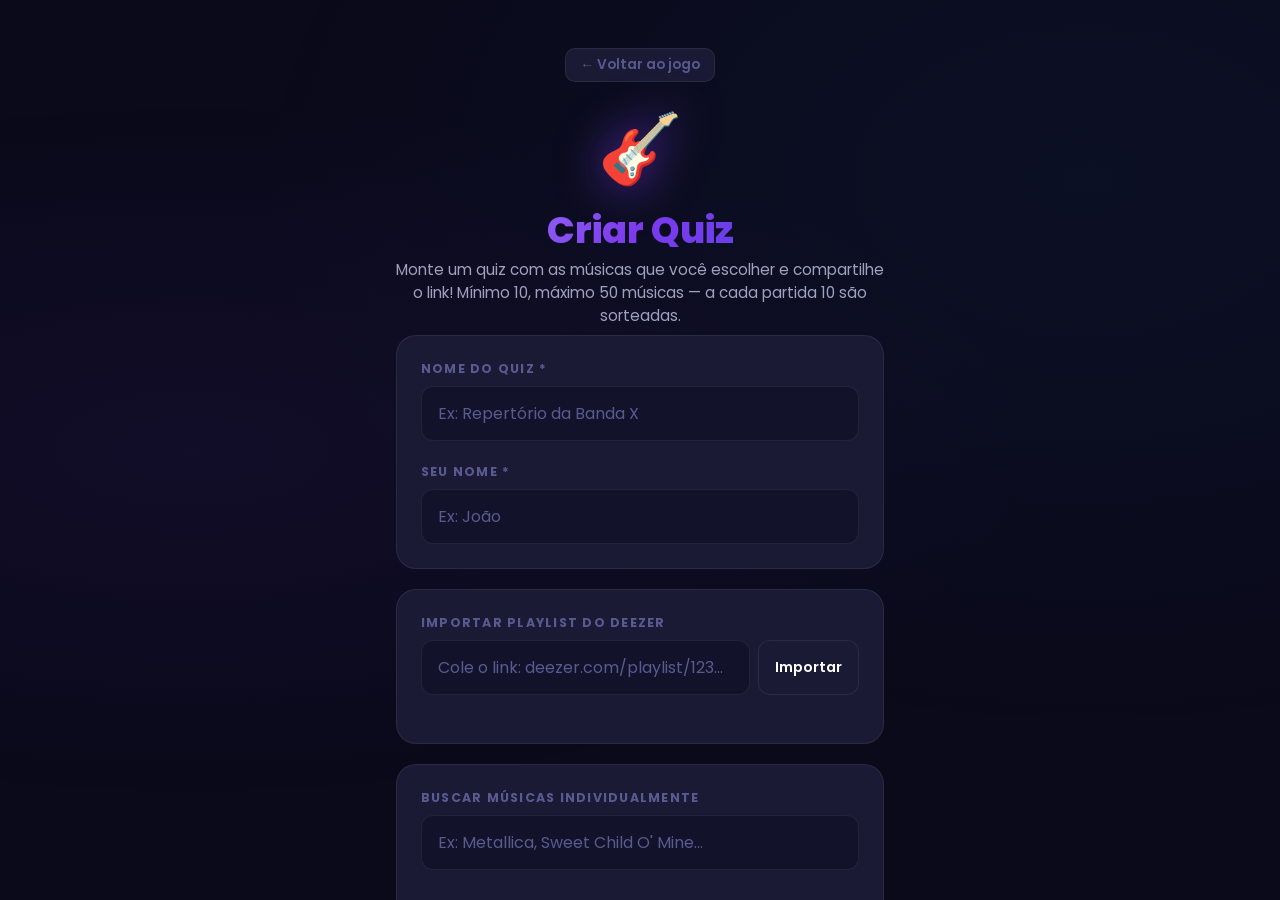
==== commit aedafebf: "feat: label 50 musicas" ====
--- a/src/main/resources/static/criar.html
+++ b/src/main/resources/static/criar.html
@@ -20,7 +20,7 @@
                 <a href="/" class="btn-back">← Voltar ao jogo</a>
                 <div class="logo-icon">🎸</div>
                 <h1 class="title">Criar Quiz</h1>
-                <p class="subtitle">Monte um quiz com as músicas que você escolher e compartilhe o link! Mínimo 10, máximo 30 músicas — a cada partida 10 são sorteadas.</p>
+                <p class="subtitle">Monte um quiz com as músicas que você escolher e compartilhe o link! Mínimo 10, máximo 50 músicas — a cada partida 10 são sorteadas.</p>
             </div>
 
             <div class="card">
@@ -114,6 +114,16 @@
             </div>
 
             <div class="card">
+                <label class="input-label">Nome do Quiz</label>
+                <div class="criar-import-row">
+                    <input type="text" id="edit-quiz-name-input" class="input-field"
+                           placeholder="Novo nome do quiz" maxlength="60" autocomplete="off">
+                    <button class="btn btn-secondary" id="btn-rename-quiz">Salvar</button>
+                </div>
+                <div id="rename-status" class="search-status"></div>
+            </div>
+
+            <div class="card">
                 <label class="input-label">Buscar músicas para adicionar</label>
                 <div class="search-container">
                     <input type="text" id="edit-track-search" class="input-field search-field"
--- a/src/main/resources/static/music/css/style.css
+++ b/src/main/resources/static/music/css/style.css
@@ -1387,6 +1387,59 @@
 }
 
 /* ==========================================
+   BLOCO DE APOIO
+   ========================================== */
+
+.support-bar {
+    display: flex;
+    align-items: center;
+    justify-content: center;
+    gap: 12px;
+    margin-top: 20px;
+    padding: 14px 20px;
+    background: var(--bg-card);
+    border: 1px solid var(--border);
+    border-radius: 14px;
+}
+
+.support-link {
+    display: inline-flex;
+    align-items: center;
+    gap: 6px;
+    font-size: 0.85rem;
+    font-weight: 500;
+    text-decoration: none;
+    border-radius: 8px;
+    padding: 6px 14px;
+    transition: background 0.18s, color 0.18s;
+}
+
+.support-link--donate {
+    color: var(--text-primary);
+    background: rgba(124, 58, 237, 0.18);
+}
+
+.support-link--donate:hover {
+    background: rgba(124, 58, 237, 0.35);
+}
+
+.support-link--social {
+    color: var(--text-secondary);
+}
+
+.support-link--social:hover {
+    color: var(--text-primary);
+    background: rgba(255, 255, 255, 0.06);
+}
+
+.support-divider {
+    width: 1px;
+    height: 20px;
+    background: var(--border);
+    flex-shrink: 0;
+}
+
+/* ==========================================
    RESPONSIVO
    ========================================== */
 
